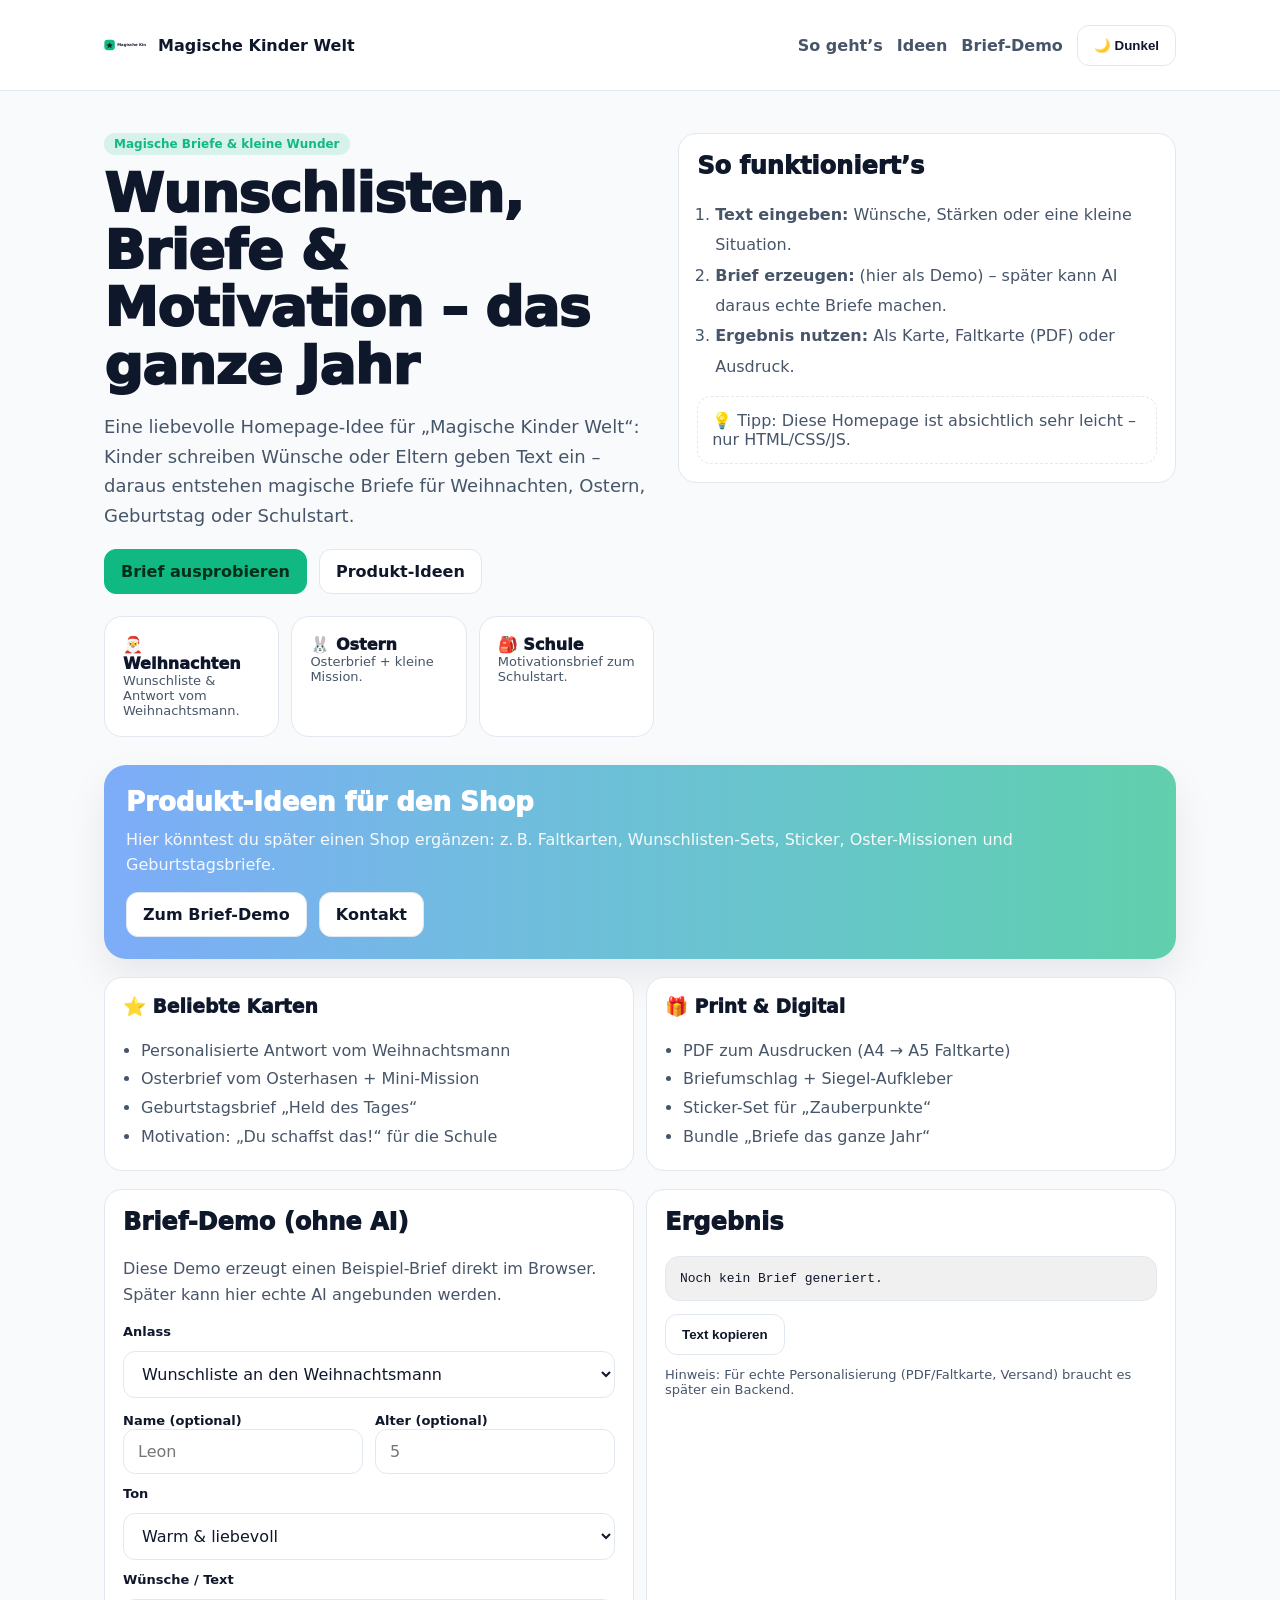
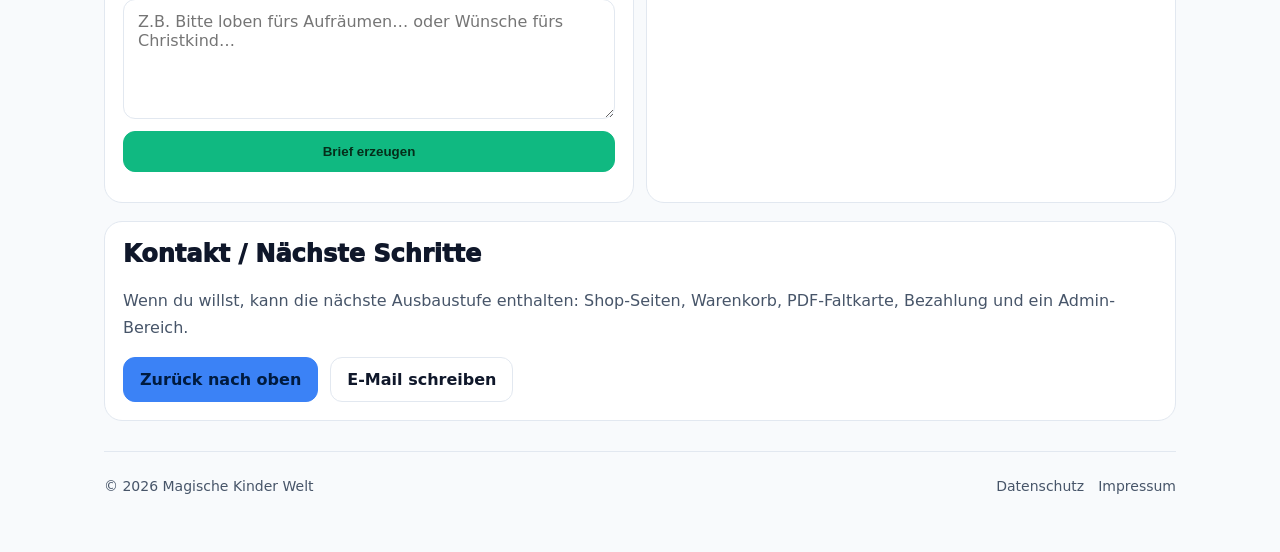
==== index.html @ bd365192 "Ready for start" ====
<!doctype html>
<html lang="de">
<head>
  <meta charset="utf-8" />
  <meta name="viewport" content="width=device-width, initial-scale=1" />
  <title>Magische Kinder Welt – Wunschlisten & Briefe</title>
  <meta name="description" content="Magische Briefe für Kinder: Wunschliste an den Weihnachtsmann, Osterbrief, Geburtstag und Motivation – liebevoll und kindgerecht." />
  <link rel="stylesheet" href="./assets/styles.css" />
  <script src="./assets/app.js" defer></script>
</head>
<body>
  <header class="topbar">
    <div class="container">
      <div class="nav">
        <a class="brand" href="#top">
          <img src="./assets/logo.svg" alt="Magische Kinder Welt" />
          <span>Magische Kinder Welt</span>
        </a>
        <nav class="nav-links">
          <a href="#so-gehts">So geht’s</a>
          <a href="#ideen">Ideen</a>
          <a href="#demo">Brief-Demo</a>
          <button id="themeBtn" class="btn" type="button">🌙 Dunkel</button>
        </nav>
      </div>
    </div>
  </header>

  <main id="top" class="container">
    <section class="hero">
      <div>
        <span class="badge">Magische Briefe & kleine Wunder</span>
        <h1 class="h1">Wunschlisten, Briefe & Motivation – das ganze Jahr</h1>
        <p class="p">
          Eine liebevolle Homepage-Idee für „Magische Kinder Welt“: Kinder schreiben Wünsche oder Eltern geben Text ein –
          daraus entstehen magische Briefe für Weihnachten, Ostern, Geburtstag oder Schulstart.
        </p>
        <div style="display:flex; flex-wrap:wrap; gap:12px; margin-top:18px;">
          <a class="btn primary" href="#demo">Brief ausprobieren</a>
          <a class="btn" href="#ideen">Produkt-Ideen</a>
        </div>

        <div class="grid3" style="margin-top:22px;">
          <div class="card">
            <div style="font-weight:950;">🎅 Weihnachten</div>
            <div class="small">Wunschliste & Antwort vom Weihnachtsmann.</div>
          </div>
          <div class="card">
            <div style="font-weight:950;">🐰 Ostern</div>
            <div class="small">Osterbrief + kleine Mission.</div>
          </div>
          <div class="card">
            <div style="font-weight:950;">🎒 Schule</div>
            <div class="small">Motivationsbrief zum Schulstart.</div>
          </div>
        </div>
      </div>

      <div class="card" id="so-gehts">
        <h2 style="margin-top:0; font-weight:950;">So funktioniert’s</h2>
        <ol style="line-height:1.9; color: var(--muted); margin: 8px 0 0; padding-left: 18px;">
          <li><b>Text eingeben:</b> Wünsche, Stärken oder eine kleine Situation.</li>
          <li><b>Brief erzeugen:</b> (hier als Demo) – später kann AI daraus echte Briefe machen.</li>
          <li><b>Ergebnis nutzen:</b> Als Karte, Faltkarte (PDF) oder Ausdruck.</li>
        </ol>
        <div style="margin-top:14px; padding:14px; border-radius:14px; border:1px dashed var(--border); color:var(--muted)">
          💡 Tipp: Diese Homepage ist absichtlich sehr leicht – nur HTML/CSS/JS.
        </div>
      </div>
    </section>

    <section id="ideen" class="kicker" style="margin-top:22px;">
      <h2>Produkt-Ideen für den Shop</h2>
      <p>Hier könntest du später einen Shop ergänzen: z. B. Faltkarten, Wunschlisten-Sets, Sticker, Oster-Missionen und Geburtstagsbriefe.</p>
      <div style="display:flex; flex-wrap:wrap; gap:12px; margin-top:14px;">
        <a class="btn" href="#demo">Zum Brief-Demo</a>
        <a class="btn" href="#kontakt">Kontakt</a>
      </div>
    </section>

    <section class="grid2" style="margin-top:18px;">
      <div class="card">
        <h3 style="margin-top:0; font-weight:950;">⭐ Beliebte Karten</h3>
        <ul style="margin: 10px 0 0; color: var(--muted); line-height: 1.8; padding-left: 18px;">
          <li>Personalisierte Antwort vom Weihnachtsmann</li>
          <li>Osterbrief vom Osterhasen + Mini-Mission</li>
          <li>Geburtstagsbrief „Held des Tages“</li>
          <li>Motivation: „Du schaffst das!“ für die Schule</li>
        </ul>
      </div>
      <div class="card">
        <h3 style="margin-top:0; font-weight:950;">🎁 Print & Digital</h3>
        <ul style="margin: 10px 0 0; color: var(--muted); line-height: 1.8; padding-left: 18px;">
          <li>PDF zum Ausdrucken (A4 → A5 Faltkarte)</li>
          <li>Briefumschlag + Siegel-Aufkleber</li>
          <li>Sticker-Set für „Zauberpunkte“</li>
          <li>Bundle „Briefe das ganze Jahr“</li>
        </ul>
      </div>
    </section>

    <section id="demo" class="grid2" style="margin-top:18px;">
      <div class="card">
        <h2 style="margin-top:0; font-weight:950;">Brief-Demo (ohne AI)</h2>
        <p class="p" style="margin-top:8px; font-size:16px;">Diese Demo erzeugt einen Beispiel-Brief direkt im Browser. Später kann hier echte AI angebunden werden.</p>

        <form id="demoForm" style="display:grid; gap:12px; margin-top: 12px;">
          <label style="font-weight:800; font-size: 13px;">Anlass</label>
          <select id="occasion">
            <option value="weihnachten">Wunschliste an den Weihnachtsmann</option>
            <option value="ostern">Brief vom Osterhasen</option>
            <option value="geburtstag">Geburtstagsbrief</option>
            <option value="schulstart">Schulstart / Motivation</option>
            <option value="motivation">Motivationsbrief (Alltag)</option>
          </select>

          <div class="grid2" style="gap:12px;">
            <div>
              <label style="font-weight:800; font-size: 13px;">Name (optional)</label>
              <input id="childName" class="input" placeholder="Leon" />
            </div>
            <div>
              <label style="font-weight:800; font-size: 13px;">Alter (optional)</label>
              <input id="childAge" class="input" placeholder="5" />
            </div>
          </div>

          <label style="font-weight:800; font-size: 13px;">Ton</label>
          <select id="tone">
            <option value="warm">Warm & liebevoll</option>
            <option value="lustig">Lustig</option>
            <option value="motivierend">Motivierend</option>
          </select>

          <label style="font-weight:800; font-size: 13px;">Wünsche / Text</label>
          <textarea id="inputText" placeholder="Z.B. Bitte loben fürs Aufräumen… oder Wünsche fürs Christkind…"></textarea>

          <button class="btn primary" type="submit">Brief erzeugen</button>
          <div id="demoStatus" class="small"></div>
        </form>
      </div>

      <div class="card">
        <h2 style="margin-top:0; font-weight:950;">Ergebnis</h2>
        <pre id="demoResult">Noch kein Brief generiert.</pre>
        <button id="copyBtn" class="btn" type="button" disabled>Text kopieren</button>
        <p class="small" style="margin-top:12px;">Hinweis: Für echte Personalisierung (PDF/Faltkarte, Versand) braucht es später ein Backend.</p>
      </div>
    </section>

    <section id="kontakt" class="card" style="margin-top:18px;">
      <h2 style="margin-top:0; font-weight:950;">Kontakt / Nächste Schritte</h2>
      <p class="p" style="margin-top: 6px; font-size:16px;">Wenn du willst, kann die nächste Ausbaustufe enthalten: Shop-Seiten, Warenkorb, PDF-Faltkarte, Bezahlung und ein Admin-Bereich.</p>
      <div style="display:flex; flex-wrap:wrap; gap:12px; margin-top: 12px;">
        <a class="btn secondary" href="#top">Zurück nach oben</a>
        <a class="btn" href="mailto:info@magischekinderwelt.ch">E-Mail schreiben</a>
      </div>
    </section>

    <footer class="footer">
      <div style="display:flex; justify-content:space-between; gap:12px; flex-wrap:wrap;">
        <div>© <span id="year"></span> Magische Kinder Welt</div>
        <div style="display:flex; gap:14px;">
          <a href="#" onclick="alert('Platzhalter: Datenschutzerklärung'); return false;">Datenschutz</a>
          <a href="#" onclick="alert('Platzhalter: Impressum'); return false;">Impressum</a>
        </div>
      </div>
    </footer>
  </main>
</body>
</html>
---- assets/styles.css ----
:root {
  --bg: #f8fafc;
  --card: #ffffff;
  --text: #0f172a;
  --muted: #475569;
  --border: #e2e8f0;
  --brand: #10b981; /* emerald */
  --brand2: #3b82f6; /* blue */
  --shadow: 0 18px 40px rgba(2, 6, 23, 0.08);
}

html.dark {
  --bg: #020617;
  --card: #0b1220;
  --text: #e2e8f0;
  --muted: #94a3b8;
  --border: #1f2937;
  --brand: #34d399;
  --brand2: #60a5fa;
  --shadow: 0 18px 40px rgba(0, 0, 0, 0.35);
}

* { box-sizing: border-box; }

body {
  margin: 0;
  font-family: ui-sans-serif, system-ui, -apple-system, Segoe UI, Roboto, Arial;
  background: var(--bg);
  color: var(--text);
}

a { color: inherit; text-decoration: none; }

.container {
  max-width: 1120px;
  margin: 0 auto;
  padding: 24px;
}

.topbar {
  position: sticky;
  top: 0;
  z-index: 10;
  background: color-mix(in srgb, var(--card), transparent 8%);
  border-bottom: 1px solid var(--border);
  backdrop-filter: blur(10px);
}

.nav {
  display: flex;
  align-items: center;
  justify-content: space-between;
  gap: 16px;
}

.brand {
  display: flex;
  align-items: center;
  gap: 12px;
  font-weight: 900;
}

.brand img { width: 42px; height: 42px; }

.nav-links {
  display: flex;
  align-items: center;
  gap: 14px;
  font-weight: 700;
}

.nav-links a { color: var(--muted); }
.nav-links a:hover { color: var(--text); }

.btn {
  display: inline-flex;
  align-items: center;
  justify-content: center;
  gap: 8px;
  padding: 12px 16px;
  border-radius: 12px;
  border: 1px solid var(--border);
  background: var(--card);
  color: var(--text);
  font-weight: 800;
  cursor: pointer;
}

.btn.primary {
  background: var(--brand);
  border-color: var(--brand);
  color: #052e1a;
}

.btn.secondary {
  background: var(--brand2);
  border-color: var(--brand2);
  color: #001b3f;
}

.badge {
  display: inline-flex;
  padding: 4px 10px;
  border-radius: 999px;
  font-size: 12px;
  font-weight: 900;
  background: color-mix(in srgb, var(--brand), transparent 86%);
  color: var(--brand);
}

.card {
  background: var(--card);
  border: 1px solid var(--border);
  border-radius: 18px;
  padding: 18px;
  box-shadow: none;
}

.hero {
  display: grid;
  gap: 18px;
  align-items: start;
  padding: 18px 0 6px;
}

@media (min-width: 920px) {
  .hero { grid-template-columns: 1.05fr 0.95fr; gap: 24px; }
}

.h1 {
  font-size: clamp(34px, 5vw, 54px);
  line-height: 1.06;
  margin: 10px 0;
  font-weight: 950;
  letter-spacing: -0.8px;
}

.p {
  color: var(--muted);
  font-size: 18px;
  line-height: 1.65;
}

.grid3 { display: grid; gap: 12px; }
@media (min-width: 720px) { .grid3 { grid-template-columns: repeat(3, 1fr); } }

.grid2 { display: grid; gap: 12px; }
@media (min-width: 920px) { .grid2 { grid-template-columns: 1fr 1fr; } }

.input, select, textarea {
  width: 100%;
  padding: 12px 14px;
  border-radius: 12px;
  border: 1px solid var(--border);
  background: var(--card);
  color: var(--text);
  font: inherit;
}

textarea { resize: vertical; min-height: 120px; }

.kicker {
  background: linear-gradient(90deg, color-mix(in srgb, var(--brand2), transparent 35%), color-mix(in srgb, var(--brand), transparent 35%));
  border-radius: 22px;
  padding: 22px;
  color: #fff;
  box-shadow: var(--shadow);
}

.kicker h2 { margin: 0; font-size: 26px; font-weight: 950; }
.kicker p { margin: 10px 0 0; opacity: 0.92; line-height: 1.6; }

.footer {
  margin-top: 30px;
  border-top: 1px solid var(--border);
  color: var(--muted);
  padding: 26px 0 34px;
  font-size: 14px;
}

pre {
  white-space: pre-wrap;
  background: color-mix(in srgb, var(--card), #000 6%);
  border: 1px solid var(--border);
  border-radius: 14px;
  padding: 14px;
  font-family: ui-monospace, SFMono-Regular, Menlo, Monaco, Consolas, monospace;
  font-size: 13px;
}

.small { font-size: 13px; color: var(--muted); }
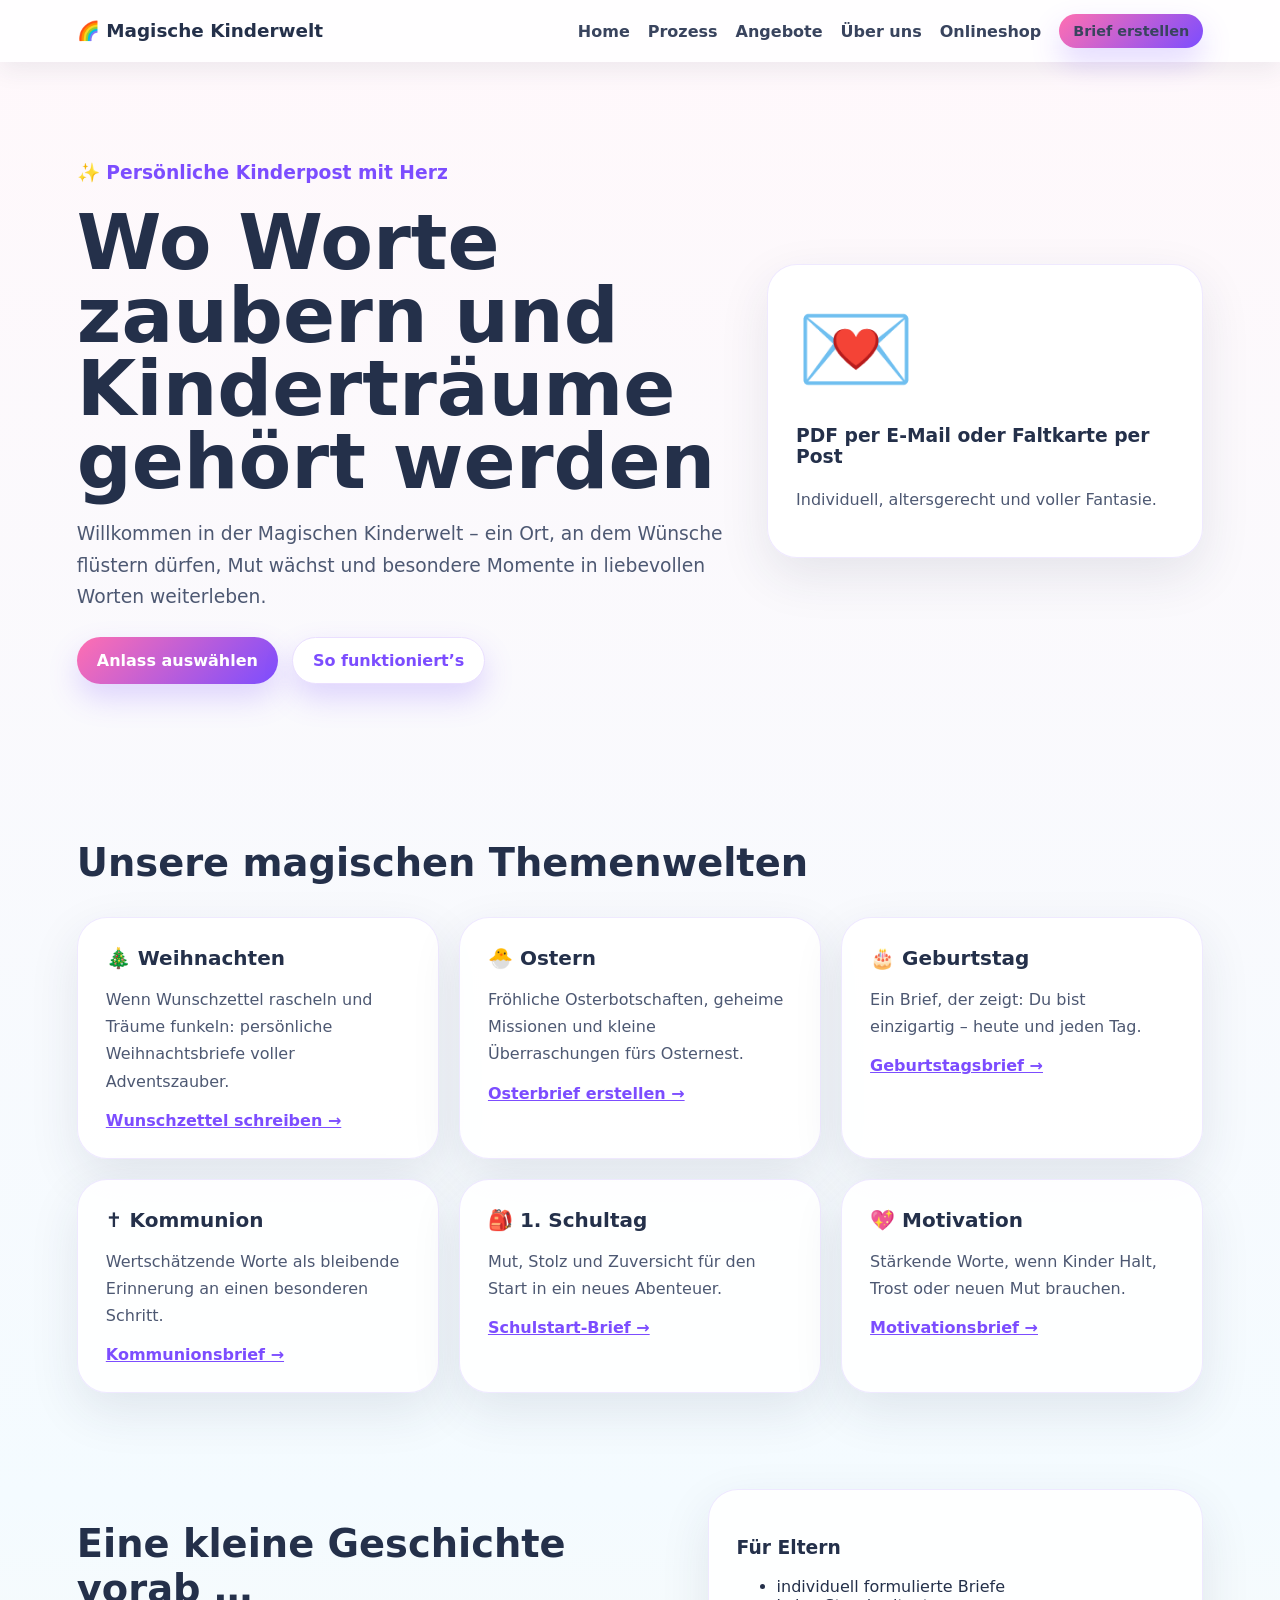
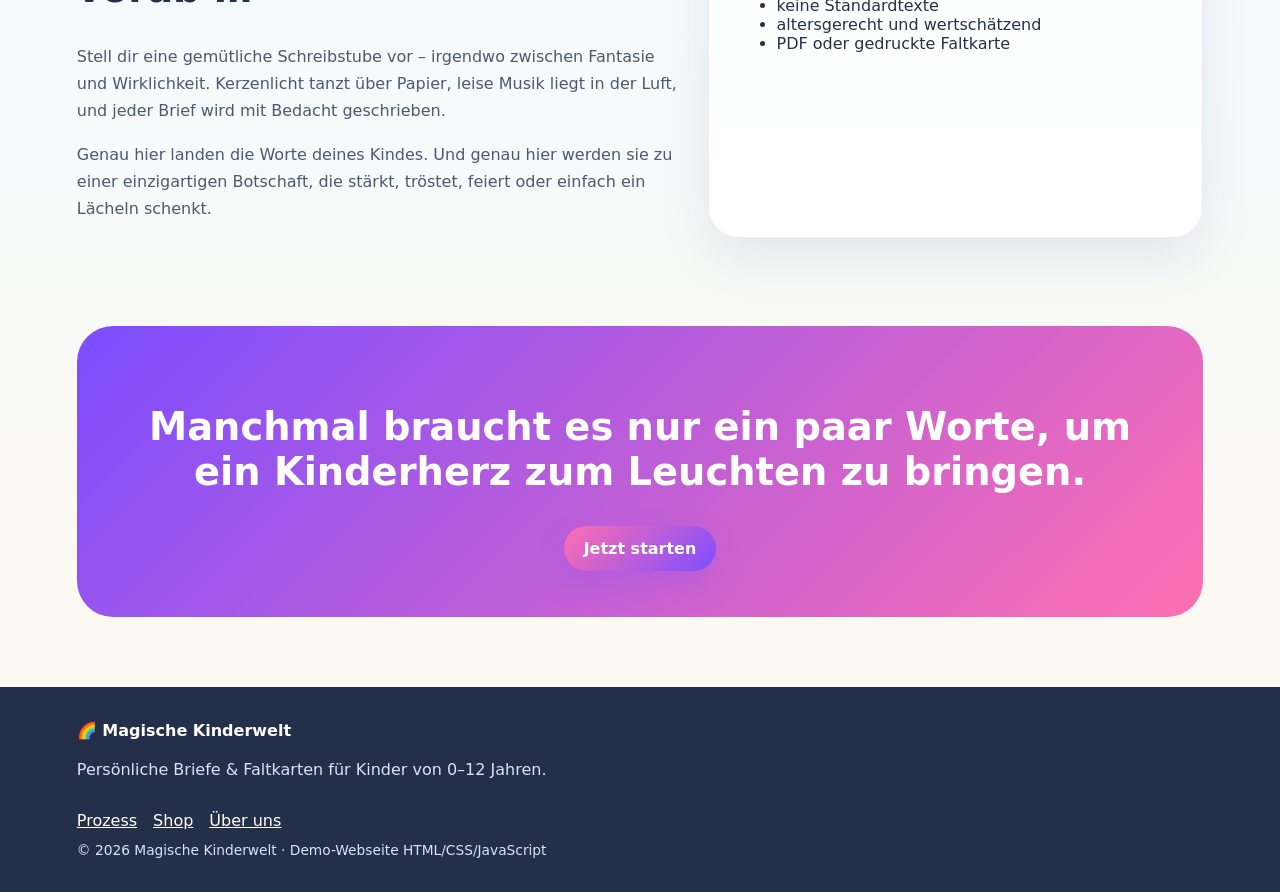
==== commit 627b44f9: "Ready for show v1" ====
--- a/index.html
+++ b/index.html
@@ -1,171 +1,13 @@
-<!doctype html>
-<html lang="de">
-<head>
-  <meta charset="utf-8" />
-  <meta name="viewport" content="width=device-width, initial-scale=1" />
-  <title>Magische Kinder Welt – Wunschlisten & Briefe</title>
-  <meta name="description" content="Magische Briefe für Kinder: Wunschliste an den Weihnachtsmann, Osterbrief, Geburtstag und Motivation – liebevoll und kindgerecht." />
-  <link rel="stylesheet" href="./assets/styles.css" />
-  <script src="./assets/app.js" defer></script>
-</head>
-<body>
-  <header class="topbar">
-    <div class="container">
-      <div class="nav">
-        <a class="brand" href="#top">
-          <img src="./assets/logo.svg" alt="Magische Kinder Welt" />
-          <span>Magische Kinder Welt</span>
-        </a>
-        <nav class="nav-links">
-          <a href="#so-gehts">So geht’s</a>
-          <a href="#ideen">Ideen</a>
-          <a href="#demo">Brief-Demo</a>
-          <button id="themeBtn" class="btn" type="button">🌙 Dunkel</button>
-        </nav>
-      </div>
-    </div>
-  </header>
-
-  <main id="top" class="container">
-    <section class="hero">
-      <div>
-        <span class="badge">Magische Briefe & kleine Wunder</span>
-        <h1 class="h1">Wunschlisten, Briefe & Motivation – das ganze Jahr</h1>
-        <p class="p">
-          Eine liebevolle Homepage-Idee für „Magische Kinder Welt“: Kinder schreiben Wünsche oder Eltern geben Text ein –
-          daraus entstehen magische Briefe für Weihnachten, Ostern, Geburtstag oder Schulstart.
-        </p>
-        <div style="display:flex; flex-wrap:wrap; gap:12px; margin-top:18px;">
-          <a class="btn primary" href="#demo">Brief ausprobieren</a>
-          <a class="btn" href="#ideen">Produkt-Ideen</a>
-        </div>
-
-        <div class="grid3" style="margin-top:22px;">
-          <div class="card">
-            <div style="font-weight:950;">🎅 Weihnachten</div>
-            <div class="small">Wunschliste & Antwort vom Weihnachtsmann.</div>
-          </div>
-          <div class="card">
-            <div style="font-weight:950;">🐰 Ostern</div>
-            <div class="small">Osterbrief + kleine Mission.</div>
-          </div>
-          <div class="card">
-            <div style="font-weight:950;">🎒 Schule</div>
-            <div class="small">Motivationsbrief zum Schulstart.</div>
-          </div>
-        </div>
-      </div>
-
-      <div class="card" id="so-gehts">
-        <h2 style="margin-top:0; font-weight:950;">So funktioniert’s</h2>
-        <ol style="line-height:1.9; color: var(--muted); margin: 8px 0 0; padding-left: 18px;">
-          <li><b>Text eingeben:</b> Wünsche, Stärken oder eine kleine Situation.</li>
-          <li><b>Brief erzeugen:</b> (hier als Demo) – später kann AI daraus echte Briefe machen.</li>
-          <li><b>Ergebnis nutzen:</b> Als Karte, Faltkarte (PDF) oder Ausdruck.</li>
-        </ol>
-        <div style="margin-top:14px; padding:14px; border-radius:14px; border:1px dashed var(--border); color:var(--muted)">
-          💡 Tipp: Diese Homepage ist absichtlich sehr leicht – nur HTML/CSS/JS.
-        </div>
-      </div>
-    </section>
-
-    <section id="ideen" class="kicker" style="margin-top:22px;">
-      <h2>Produkt-Ideen für den Shop</h2>
-      <p>Hier könntest du später einen Shop ergänzen: z. B. Faltkarten, Wunschlisten-Sets, Sticker, Oster-Missionen und Geburtstagsbriefe.</p>
-      <div style="display:flex; flex-wrap:wrap; gap:12px; margin-top:14px;">
-        <a class="btn" href="#demo">Zum Brief-Demo</a>
-        <a class="btn" href="#kontakt">Kontakt</a>
-      </div>
-    </section>
-
-    <section class="grid2" style="margin-top:18px;">
-      <div class="card">
-        <h3 style="margin-top:0; font-weight:950;">⭐ Beliebte Karten</h3>
-        <ul style="margin: 10px 0 0; color: var(--muted); line-height: 1.8; padding-left: 18px;">
-          <li>Personalisierte Antwort vom Weihnachtsmann</li>
-          <li>Osterbrief vom Osterhasen + Mini-Mission</li>
-          <li>Geburtstagsbrief „Held des Tages“</li>
-          <li>Motivation: „Du schaffst das!“ für die Schule</li>
-        </ul>
-      </div>
-      <div class="card">
-        <h3 style="margin-top:0; font-weight:950;">🎁 Print & Digital</h3>
-        <ul style="margin: 10px 0 0; color: var(--muted); line-height: 1.8; padding-left: 18px;">
-          <li>PDF zum Ausdrucken (A4 → A5 Faltkarte)</li>
-          <li>Briefumschlag + Siegel-Aufkleber</li>
-          <li>Sticker-Set für „Zauberpunkte“</li>
-          <li>Bundle „Briefe das ganze Jahr“</li>
-        </ul>
-      </div>
-    </section>
-
-    <section id="demo" class="grid2" style="margin-top:18px;">
-      <div class="card">
-        <h2 style="margin-top:0; font-weight:950;">Brief-Demo (ohne AI)</h2>
-        <p class="p" style="margin-top:8px; font-size:16px;">Diese Demo erzeugt einen Beispiel-Brief direkt im Browser. Später kann hier echte AI angebunden werden.</p>
-
-        <form id="demoForm" style="display:grid; gap:12px; margin-top: 12px;">
-          <label style="font-weight:800; font-size: 13px;">Anlass</label>
-          <select id="occasion">
-            <option value="weihnachten">Wunschliste an den Weihnachtsmann</option>
-            <option value="ostern">Brief vom Osterhasen</option>
-            <option value="geburtstag">Geburtstagsbrief</option>
-            <option value="schulstart">Schulstart / Motivation</option>
-            <option value="motivation">Motivationsbrief (Alltag)</option>
-          </select>
-
-          <div class="grid2" style="gap:12px;">
-            <div>
-              <label style="font-weight:800; font-size: 13px;">Name (optional)</label>
-              <input id="childName" class="input" placeholder="Leon" />
-            </div>
-            <div>
-              <label style="font-weight:800; font-size: 13px;">Alter (optional)</label>
-              <input id="childAge" class="input" placeholder="5" />
-            </div>
-          </div>
-
-          <label style="font-weight:800; font-size: 13px;">Ton</label>
-          <select id="tone">
-            <option value="warm">Warm & liebevoll</option>
-            <option value="lustig">Lustig</option>
-            <option value="motivierend">Motivierend</option>
-          </select>
-
-          <label style="font-weight:800; font-size: 13px;">Wünsche / Text</label>
-          <textarea id="inputText" placeholder="Z.B. Bitte loben fürs Aufräumen… oder Wünsche fürs Christkind…"></textarea>
-
-          <button class="btn primary" type="submit">Brief erzeugen</button>
-          <div id="demoStatus" class="small"></div>
-        </form>
-      </div>
-
-      <div class="card">
-        <h2 style="margin-top:0; font-weight:950;">Ergebnis</h2>
-        <pre id="demoResult">Noch kein Brief generiert.</pre>
-        <button id="copyBtn" class="btn" type="button" disabled>Text kopieren</button>
-        <p class="small" style="margin-top:12px;">Hinweis: Für echte Personalisierung (PDF/Faltkarte, Versand) braucht es später ein Backend.</p>
-      </div>
-    </section>
-
-    <section id="kontakt" class="card" style="margin-top:18px;">
-      <h2 style="margin-top:0; font-weight:950;">Kontakt / Nächste Schritte</h2>
-      <p class="p" style="margin-top: 6px; font-size:16px;">Wenn du willst, kann die nächste Ausbaustufe enthalten: Shop-Seiten, Warenkorb, PDF-Faltkarte, Bezahlung und ein Admin-Bereich.</p>
-      <div style="display:flex; flex-wrap:wrap; gap:12px; margin-top: 12px;">
-        <a class="btn secondary" href="#top">Zurück nach oben</a>
-        <a class="btn" href="mailto:info@magischekinderwelt.ch">E-Mail schreiben</a>
-      </div>
-    </section>
-
-    <footer class="footer">
-      <div style="display:flex; justify-content:space-between; gap:12px; flex-wrap:wrap;">
-        <div>© <span id="year"></span> Magische Kinder Welt</div>
-        <div style="display:flex; gap:14px;">
-          <a href="#" onclick="alert('Platzhalter: Datenschutzerklärung'); return false;">Datenschutz</a>
-          <a href="#" onclick="alert('Platzhalter: Impressum'); return false;">Impressum</a>
-        </div>
-      </div>
-    </footer>
-  </main>
-</body>
-</html>
+<!doctype html><html lang="de"><head><meta charset="utf-8"><meta name="viewport" content="width=device-width, initial-scale=1"><title>Home | Magische Kinderwelt</title><meta name="description" content="Persönliche Briefe und Faltkarten für Kinder: Weihnachten, Ostern, Geburtstag, Kommunion, 1. Schultag und Motivation."><link rel="stylesheet" href="css/style.css"></head><body><nav class="nav"><a class="brand" href="index.html"><span>🌈</span> Magische Kinderwelt</a><button class="menuBtn" aria-label="Menü öffnen">☰</button><div class="links"><a href="index.html">Home</a><a href="pages/prozess.html">Prozess</a><a href="pages/angebote.html">Angebote</a><a href="pages/ueber-uns.html">Über uns</a><a href="shop/index.html">Onlineshop</a><a class="btn small" href="forms/index.html">Brief erstellen</a></div></nav><main>
+<section class="hero"><div class="heroText"><p class="eyebrow">✨ Persönliche Kinderpost mit Herz</p><h1>Wo Worte zaubern und Kinderträume gehört werden</h1><p>Willkommen in der Magischen Kinderwelt – ein Ort, an dem Wünsche flüstern dürfen, Mut wächst und besondere Momente in liebevollen Worten weiterleben.</p><div class="actions"><a class="btn" href="forms/index.html">Anlass auswählen</a><a class="btn ghost" href="pages/prozess.html">So funktioniert’s</a></div></div><div class="heroCard"><span>💌</span><h3>PDF per E-Mail oder Faltkarte per Post</h3><p>Individuell, altersgerecht und voller Fantasie.</p></div></section>
+<section class="section"><h2>Unsere magischen Themenwelten</h2><div class="grid cards">
+<article class="card"><b>🎄 Weihnachten</b><p>Wenn Wunschzettel rascheln und Träume funkeln: persönliche Weihnachtsbriefe voller Adventszauber.</p><a href="forms/index.html?event=weihnachten">Wunschzettel schreiben →</a></article>
+<article class="card"><b>🐣 Ostern</b><p>Fröhliche Osterbotschaften, geheime Missionen und kleine Überraschungen fürs Osternest.</p><a href="forms/index.html?event=ostern">Osterbrief erstellen →</a></article>
+<article class="card"><b>🎂 Geburtstag</b><p>Ein Brief, der zeigt: Du bist einzigartig – heute und jeden Tag.</p><a href="forms/index.html?event=geburtstag">Geburtstagsbrief →</a></article>
+<article class="card"><b>✝️ Kommunion</b><p>Wertschätzende Worte als bleibende Erinnerung an einen besonderen Schritt.</p><a href="forms/index.html?event=kommunion">Kommunionsbrief →</a></article>
+<article class="card"><b>🎒 1. Schultag</b><p>Mut, Stolz und Zuversicht für den Start in ein neues Abenteuer.</p><a href="forms/index.html?event=schultag">Schulstart-Brief →</a></article>
+<article class="card"><b>💖 Motivation</b><p>Stärkende Worte, wenn Kinder Halt, Trost oder neuen Mut brauchen.</p><a href="forms/index.html?event=motivation">Motivationsbrief →</a></article>
+</div></section>
+<section class="section split"><div><h2>Eine kleine Geschichte vorab …</h2><p>Stell dir eine gemütliche Schreibstube vor – irgendwo zwischen Fantasie und Wirklichkeit. Kerzenlicht tanzt über Papier, leise Musik liegt in der Luft, und jeder Brief wird mit Bedacht geschrieben.</p><p>Genau hier landen die Worte deines Kindes. Und genau hier werden sie zu einer einzigartigen Botschaft, die stärkt, tröstet, feiert oder einfach ein Lächeln schenkt.</p></div><div class="panel"><h3>Für Eltern</h3><ul><li>individuell formulierte Briefe</li><li>keine Standardtexte</li><li>altersgerecht und wertschätzend</li><li>PDF oder gedruckte Faltkarte</li></ul></div></section>
+<section class="cta"><h2>Manchmal braucht es nur ein paar Worte, um ein Kinderherz zum Leuchten zu bringen.</h2><a class="btn" href="forms/index.html">Jetzt starten</a></section>
+</main><footer class="footer"><div><strong>🌈 Magische Kinderwelt</strong><p>Persönliche Briefe & Faltkarten für Kinder von 0–12 Jahren.</p></div><div><a href="pages/prozess.html">Prozess</a><a href="shop/index.html">Shop</a><a href="pages/ueber-uns.html">Über uns</a></div><small>© 2026 Magische Kinderwelt · Demo-Webseite HTML/CSS/JavaScript</small></footer><script src="js/app.js"></script></body></html>
--- a/css/style.css
+++ b/css/style.css
@@ -0,0 +1,2 @@
+
+:root{--pink:#ff6fb1;--purple:#7c4dff;--blue:#5ec8ff;--cream:#fff8ed;--dark:#24304a;--muted:#667085;--card:#ffffff;--green:#35b779}*{box-sizing:border-box}body{margin:0;font-family:Inter,system-ui,-apple-system,Segoe UI,Arial,sans-serif;color:var(--dark);background:linear-gradient(180deg,#fff8fb 0%,#f4fbff 60%,#fff8ed 100%)}a{color:inherit}.nav{position:sticky;top:0;z-index:10;display:flex;align-items:center;justify-content:space-between;padding:14px 6vw;background:rgba(255,255,255,.86);backdrop-filter:blur(14px);box-shadow:0 8px 24px rgba(36,48,74,.08)}.brand{font-weight:900;text-decoration:none;font-size:1.15rem}.links{display:flex;gap:18px;align-items:center}.links a{text-decoration:none;font-weight:700;color:#39445e}.menuBtn{display:none;border:0;background:#fff;font-size:1.5rem}.btn{display:inline-flex;align-items:center;justify-content:center;border:0;border-radius:999px;padding:13px 20px;background:linear-gradient(135deg,var(--pink),var(--purple));color:#fff;text-decoration:none;font-weight:900;box-shadow:0 14px 30px rgba(124,77,255,.22);cursor:pointer}.btn.ghost{background:#fff;color:var(--purple);border:1px solid #eadfff}.btn.small{padding:9px 14px;font-size:.9rem}.btn.success{background:linear-gradient(135deg,#35b779,#1e9a62)}.hero{display:grid;grid-template-columns:1.2fr .8fr;gap:36px;align-items:center;padding:76px 6vw}.eyebrow{font-weight:900;color:var(--purple)}h1{font-size:clamp(2.4rem,6vw,5rem);line-height:.95;margin:10px 0}h2{font-size:clamp(1.7rem,3vw,2.6rem)}p{line-height:1.7;color:#4d5872}.heroText>p{font-size:1.17rem}.actions{display:flex;gap:14px;flex-wrap:wrap;margin-top:24px}.heroCard,.panel,.card,.product,.preview,.selector,.magicForm{background:rgba(255,255,255,.9);border:1px solid rgba(124,77,255,.12);border-radius:30px;box-shadow:0 18px 50px rgba(36,48,74,.1);padding:28px}.heroCard span{font-size:6rem;display:block}.section{padding:48px 6vw}.grid{display:grid;grid-template-columns:repeat(3,1fr);gap:20px}.card b,.card h3{font-size:1.25rem}.card a{font-weight:900;color:var(--purple)}.icon{font-size:3rem}.split{display:grid;grid-template-columns:1.1fr .9fr;gap:25px}.cta{margin:40px 6vw 70px;padding:46px;border-radius:36px;text-align:center;background:linear-gradient(135deg,#7c4dff,#ff6fb1);color:#fff}.cta h2{color:#fff}.pageHero{padding:64px 6vw 30px;text-align:center}.pageHero h1{font-size:clamp(2.2rem,5vw,4rem)}.narrow{max-width:900px;margin:auto}.ticks li{margin:10px 0}.timeline{padding:30px 6vw 70px;display:grid;gap:18px}.timeline div{display:grid;grid-template-columns:60px 220px 1fr;align-items:center;background:#fff;border-radius:24px;padding:18px;box-shadow:0 10px 30px rgba(36,48,74,.08)}.timeline b{width:44px;height:44px;border-radius:50%;display:grid;place-items:center;background:#fff0f7;color:var(--pink);font-size:1.4rem}.formWrap{padding:30px 6vw 70px;display:grid;grid-template-columns:280px 1fr 340px;gap:20px;align-items:start}.selector,.preview{position:sticky;top:90px}.selector select,.shopControls select,.shopControls input,.magicForm input,.magicForm select,.magicForm textarea{width:100%;border:1px solid #ddd6fe;border-radius:16px;padding:13px;background:#fff;font:inherit}.magicForm{display:grid;grid-template-columns:1fr 1fr;gap:16px}.field.full{grid-column:1/-1}.field label{font-weight:900;display:block;margin-bottom:6px}.hint,small{font-size:.86rem;color:var(--muted)}textarea{min-height:110px}.preview #previewBox{background:#fff8ed;border:1px dashed #ffc36b;border-radius:20px;padding:18px;min-height:240px}.shopControls{padding:20px 6vw;display:grid;grid-template-columns:1fr 220px auto;gap:14px;align-items:center}.cart{font-weight:900;background:#fff;border-radius:18px;padding:12px 16px}.products{padding:20px 6vw 80px;display:grid;grid-template-columns:repeat(4,1fr);gap:18px}.prodImg{height:110px;border-radius:24px;background:linear-gradient(135deg,#fff0f7,#eef8ff);display:grid;place-items:center;font-size:3.5rem}.product h3{font-size:1rem}.footer{padding:34px 6vw;background:#24304a;color:#fff;display:grid;gap:12px}.footer p,.footer small{color:#dce3f4}.footer a{color:#fff;margin-right:16px}@media(max-width:980px){.hero,.split,.formWrap{grid-template-columns:1fr}.grid,.products{grid-template-columns:repeat(2,1fr)}.selector,.preview{position:static}.shopControls{grid-template-columns:1fr}.timeline div{grid-template-columns:50px 1fr}.timeline p{grid-column:2}}@media(max-width:680px){.links{display:none;position:absolute;right:6vw;top:62px;flex-direction:column;background:#fff;padding:18px;border-radius:20px;box-shadow:0 18px 50px rgba(0,0,0,.12)}.links.open{display:flex}.menuBtn{display:block}.grid,.products,.magicForm{grid-template-columns:1fr}h1{font-size:2.5rem}.hero{padding-top:40px}}
